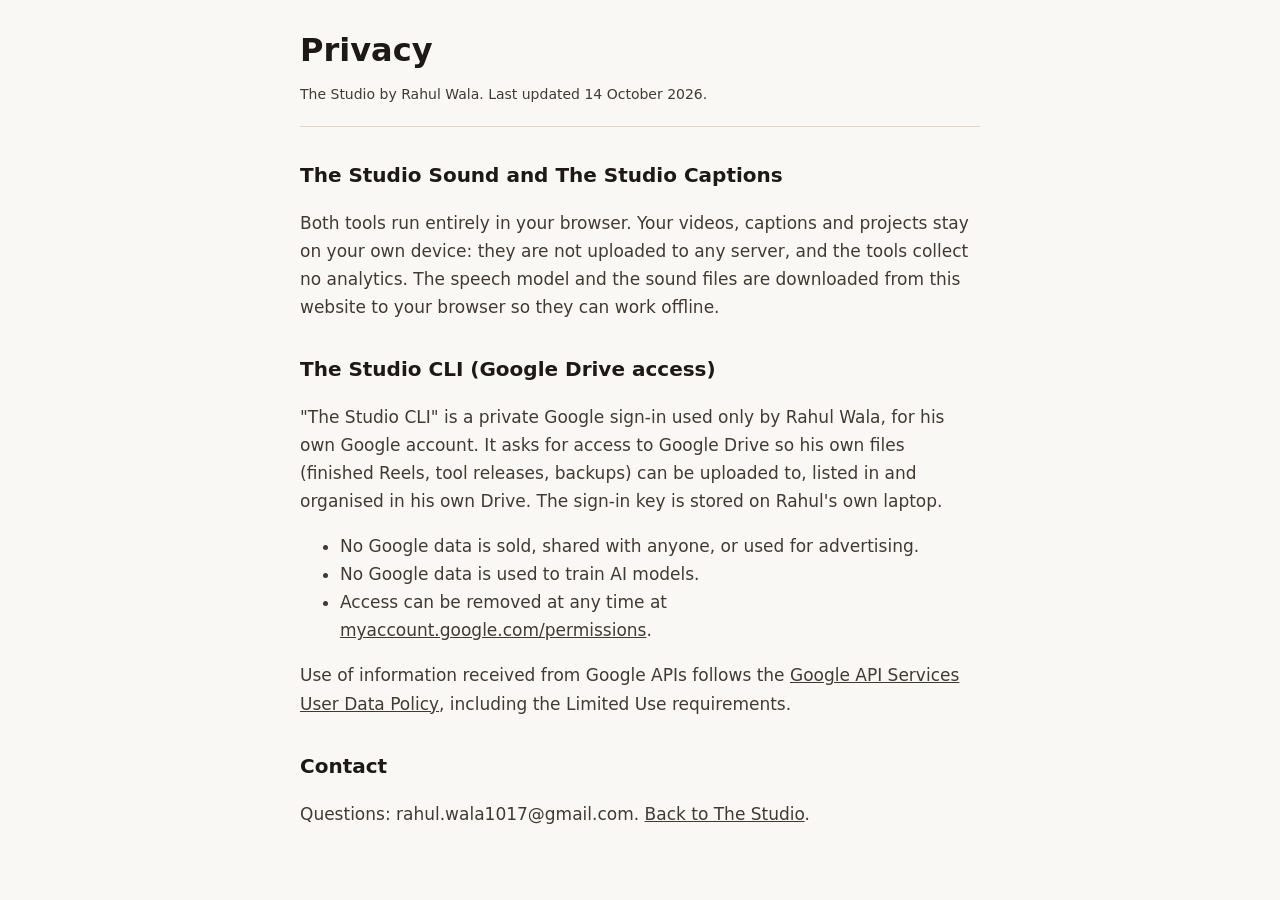
==== privacy.html @ 7b1a758e "Privacy page (tools run in the browser; The Studio CLI Drive access is for Rahul's own account) Co-A" ====
<!doctype html>
<html lang="en-GB">
<head>
<meta charset="utf-8">
<meta name="viewport" content="width=device-width, initial-scale=1">
<title>Privacy: The Studio by Rahul Wala</title>
<link rel="icon" href="favicon.svg" type="image/svg+xml">
<style>
  :root { --paper: #faf8f4; --ink: #1c1916; --ink-2: #403a33; --rule: #ddd6c9; color-scheme: light; }
  @media (prefers-color-scheme: dark) { :root { --paper: #08080b; --ink: #f5f5f5; --ink-2: #cccccc; --rule: #2a2a33; color-scheme: dark; } }
  body { margin: 0; background: var(--paper); color: var(--ink); font: 400 17px/1.65 system-ui, sans-serif; padding: 32px 16px 48px; }
  main { max-width: 680px; margin: 0 auto; }
  h1 { font-size: 32px; line-height: 1.15; margin: 0 0 8px; }
  h2 { font-size: 20px; margin: 32px 0 6px; }
  p, li { color: var(--ink-2); }
  a { color: inherit; }
  .updated { font-size: 14px; border-bottom: 1px solid var(--rule); padding-bottom: 20px; }
</style>
</head>
<body>
<main>
  <h1>Privacy</h1>
  <p class="updated">The Studio by Rahul Wala. Last updated 14 October 2026.</p>

  <h2>The Studio Sound and The Studio Captions</h2>
  <p>Both tools run entirely in your browser. Your videos, captions and projects stay on your own device: they are not uploaded to any server, and the tools collect no analytics. The speech model and the sound files are downloaded from this website to your browser so they can work offline.</p>

  <h2>The Studio CLI (Google Drive access)</h2>
  <p>"The Studio CLI" is a private Google sign-in used only by Rahul Wala, for his own Google account. It asks for access to Google Drive so his own files (finished Reels, tool releases, backups) can be uploaded to, listed in and organised in his own Drive. The sign-in key is stored on Rahul's own laptop.</p>
  <ul>
    <li>No Google data is sold, shared with anyone, or used for advertising.</li>
    <li>No Google data is used to train AI models.</li>
    <li>Access can be removed at any time at <a href="https://myaccount.google.com/permissions">myaccount.google.com/permissions</a>.</li>
  </ul>
  <p>Use of information received from Google APIs follows the <a href="https://developers.google.com/terms/api-services-user-data-policy">Google API Services User Data Policy</a>, including the Limited Use requirements.</p>

  <h2>Contact</h2>
  <p>Questions: rahul.wala1017@gmail.com. <a href="./">Back to The Studio</a>.</p>
</main>
</body>
</html>
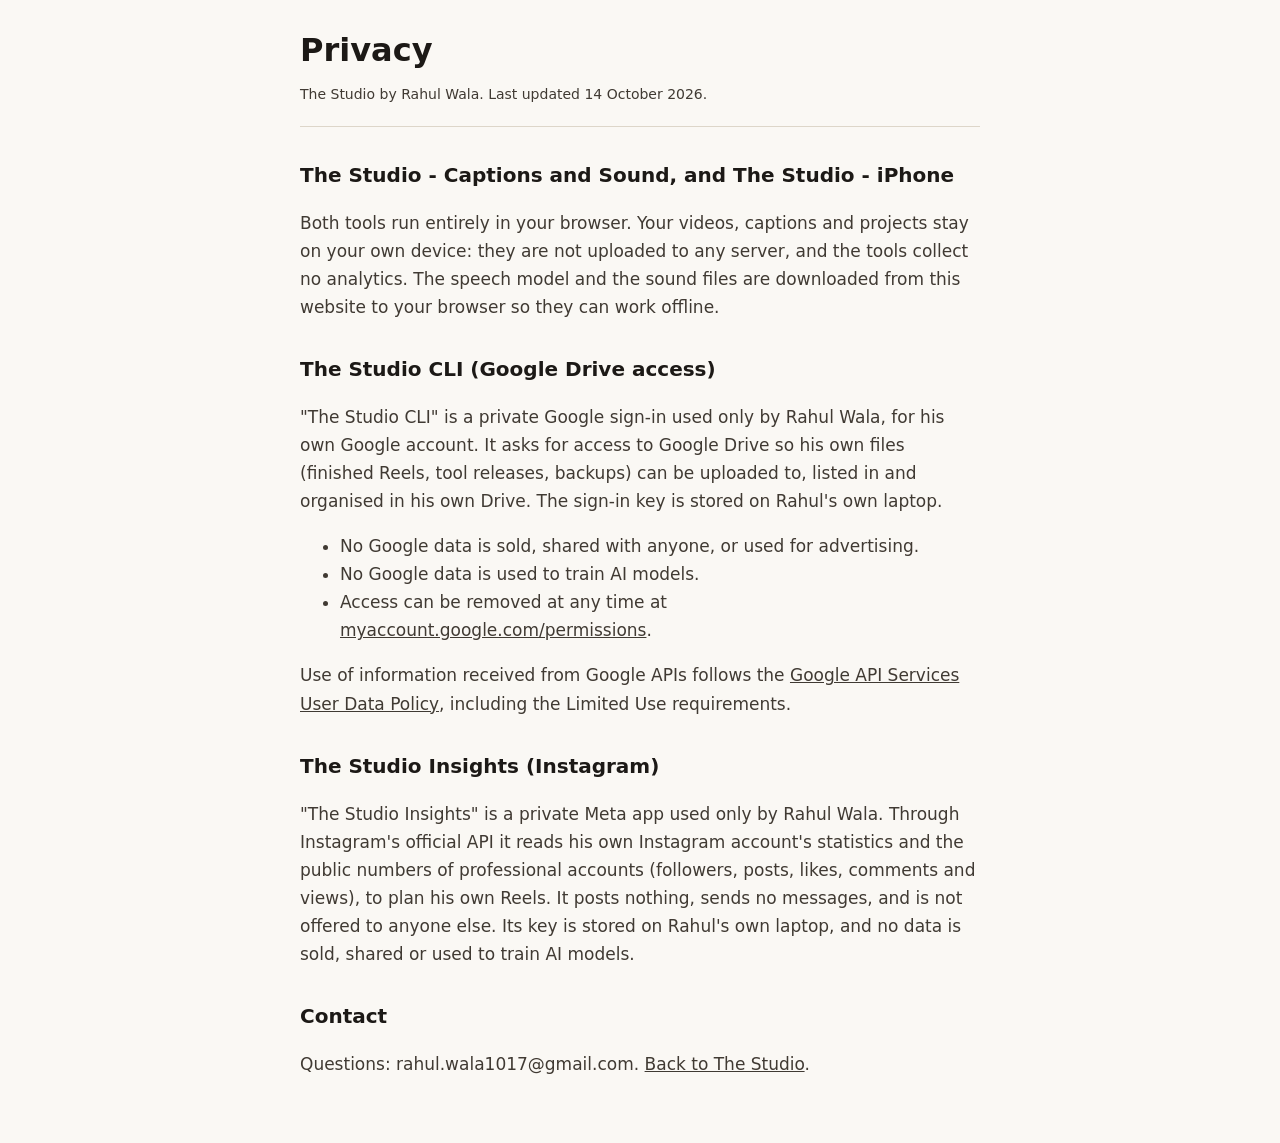
==== commit 24b7c896: "The Studio - iPhone at /iphone/, short link /captions-and-sound/, home page for the two tools, 404 t" ====
--- a/privacy.html
+++ b/privacy.html
@@ -22,7 +22,7 @@
   <h1>Privacy</h1>
   <p class="updated">The Studio by Rahul Wala. Last updated 14 October 2026.</p>
 
-  <h2>The Studio Sound and The Studio Captions</h2>
+  <h2>The Studio - Captions and Sound, and The Studio - iPhone</h2>
   <p>Both tools run entirely in your browser. Your videos, captions and projects stay on your own device: they are not uploaded to any server, and the tools collect no analytics. The speech model and the sound files are downloaded from this website to your browser so they can work offline.</p>
 
   <h2>The Studio CLI (Google Drive access)</h2>
@@ -34,6 +34,9 @@
   </ul>
   <p>Use of information received from Google APIs follows the <a href="https://developers.google.com/terms/api-services-user-data-policy">Google API Services User Data Policy</a>, including the Limited Use requirements.</p>
 
+  <h2>The Studio Insights (Instagram)</h2>
+  <p>"The Studio Insights" is a private Meta app used only by Rahul Wala. Through Instagram's official API it reads his own Instagram account's statistics and the public numbers of professional accounts (followers, posts, likes, comments and views), to plan his own Reels. It posts nothing, sends no messages, and is not offered to anyone else. Its key is stored on Rahul's own laptop, and no data is sold, shared or used to train AI models.</p>
+
   <h2>Contact</h2>
   <p>Questions: rahul.wala1017@gmail.com. <a href="./">Back to The Studio</a>.</p>
 </main>
